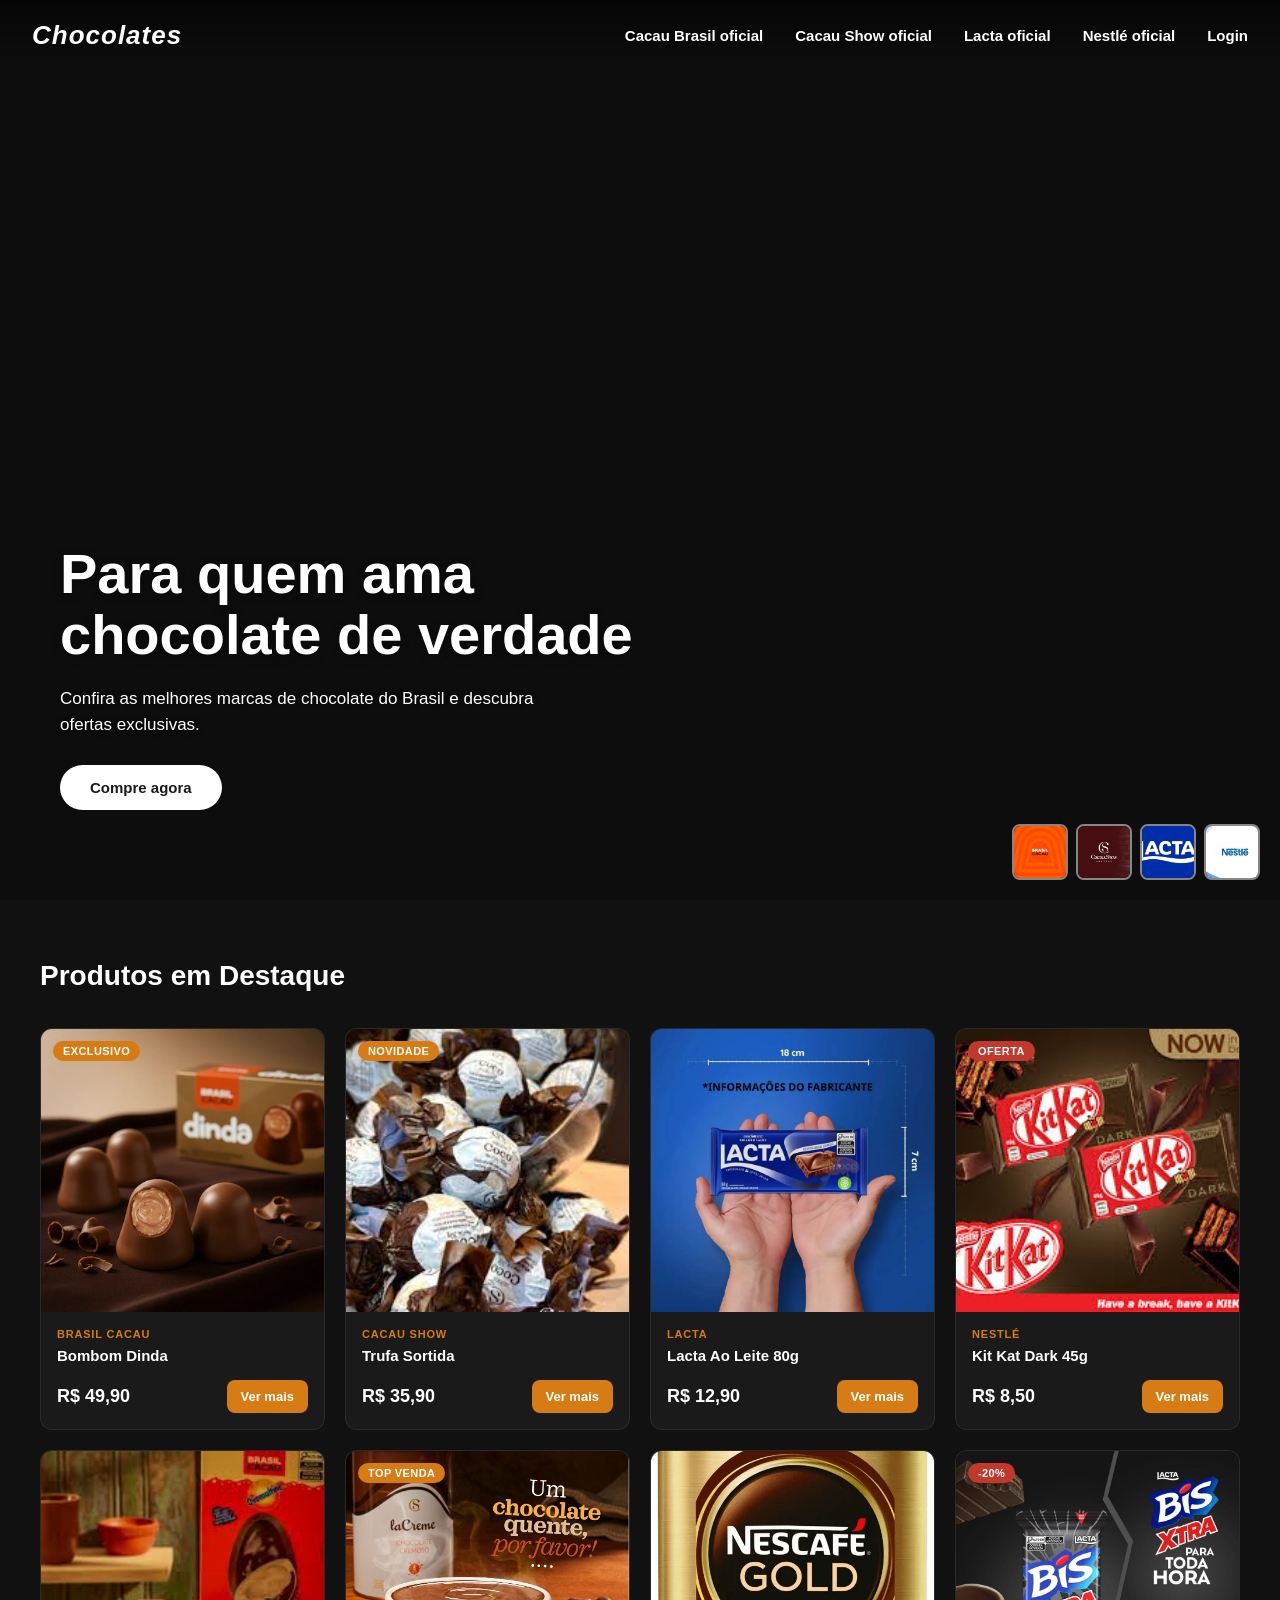
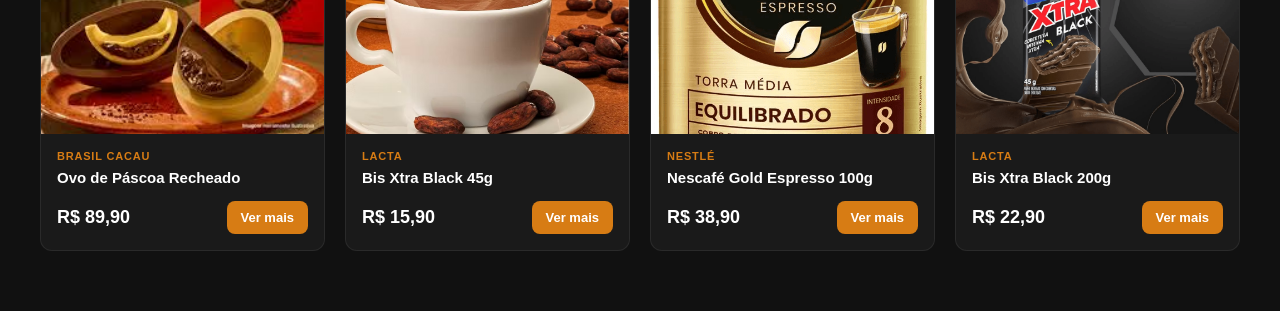
==== index.html @ c06e3b17 "primeiro commit" ====
<!DOCTYPE html>
<html lang="pt-BR">
<head>
    <meta charset="UTF-8">
    <meta name="viewport" content="width=device-width, initial-scale=1.0">
    <title>Choco</title>
    <link rel="stylesheet" href="style.css">
</head>
<body>
<div class="carrosel">
    <nav class="menu-navegacao">
        <a class="logo" href="">Chocolates</a>
        <div class="links-centro">
            <a href="https://www.brasilcacau.com.br/">Cacau Brasil oficial</a>
            <a href="https://www.cacaushow.com.br/">Cacau Show oficial</a>
            <a href="https://lacta.com.br/lacta">Lacta oficial</a>
            <a href="https://www.lojafamilynes.com.br/">Nestlé oficial</a>
            <a href="login.html">Login</a>
        </div>
    </nav>

    <div class="slides">
        <div class="slide" id="slide1">
            <a href="https://www.brasilcacau.com.br/" target="_blank"><img src="n1.jpg" alt="Brasil Cacau"></a>
            <a href="#slide4" class="carrosel-seta seta-prev">&#10094;</a>
            <a href="#slide2" class="carrosel-seta seta-next">&#10095;</a>
        </div>
        <div class="slide" id="slide2">
            <a href="https://www.cacaushow.com.br/" target="_blank"><img src="n2.jpg" alt="Cacau Show"></a>
            <a href="#slide1" class="carrosel-seta seta-prev">&#10094;</a>
            <a href="#slide3" class="carrosel-seta seta-next">&#10095;</a>
        </div>
        <div class="slide" id="slide3">
            <a href="https://lacta.com.br/lacta" target="_blank"><img src="n3.jpg" alt="Lacta"></a>
            <a href="#slide2" class="carrosel-seta seta-prev">&#10094;</a>
            <a href="#slide4" class="carrosel-seta seta-next">&#10095;</a>
        </div>
        <div class="slide" id="slide4">
            <a href="https://www.lojafamilynes.com.br/" target="_blank"><img src="n4.jpg" alt="Nestlé"></a>
            <a href="#slide3" class="carrosel-seta seta-prev">&#10094;</a>
            <a href="#slide1" class="carrosel-seta seta-next">&#10095;</a>
        </div>
    </div>

    <div class="destaque">
        <h1>Para quem ama chocolate de verdade</h1>
        <p>Confira as melhores marcas de chocolate do Brasil e descubra ofertas exclusivas.</p>
        <a href="" class="botao-cta">Compre agora</a>
    </div>

    <div class="miniaturas">
        <a href="#slide1"><img src="n1.jpg" alt="Miniatura 1"></a>
        <a href="#slide2"><img src="n2.jpg" alt="Miniatura 2"></a>
        <a href="#slide3"><img src="n3.jpg" alt="Miniatura 3"></a>
        <a href="#slide4"><img src="n4.jpg" alt="Miniatura 4"></a>
    </div>
</div>

<section class="produtos-section">
    <div class="produtos-header">
        <h2>Produtos em Destaque</h2>
    </div>

    <div class="produtos-grade">

        <div class="produto-card">
            <div class="produto-img-wrap">
                <img src="produto1.jpg" alt="Bombom Dinda Brasil Cacau">
                <span class="produto-badge">Exclusivo</span>
            </div>
            <div class="produto-info">
                <span class="produto-marca">Brasil Cacau</span>
                <h3 class="produto-nome">Bombom Dinda</h3>
                <div class="produto-rodape">
                    <span class="produto-preco">R$ 49,90</span>
                    <button onclick="window.location.href='1.html' "type="button" class="btn-carrinho">Ver mais</button>
                </div>
            </div>
        </div>

        <div class="produto-card">
            <div class="produto-img-wrap">
                <img src="produto2.jpg" alt="Trufa Cacau Show">
                <span class="produto-badge">Novidade</span>
            </div>
            <div class="produto-info">
                <span class="produto-marca">Cacau Show</span>
                <h3 class="produto-nome">Trufa Sortida</h3>
                <div class="produto-rodape">
                    <span class="produto-preco">R$ 35,90</span>
                    <button onclick="window.location.href='2.html' "type="button" class="btn-carrinho">Ver mais</button>
                </div>
            </div>
        </div>

        <div class="produto-card">
            <div class="produto-img-wrap">
                <img src="produto3.jpg" alt="Lacta Ao Leite 80g">
            </div>
            <div class="produto-info">
                <span class="produto-marca">Lacta</span>
                <h3 class="produto-nome">Lacta Ao Leite 80g</h3>
                <div class="produto-rodape">
                    <span class="produto-preco">R$ 12,90</span>
                    <button onclick="window.location.href='3.html' "type="button" class="btn-carrinho">Ver mais</button>
                </div>
            </div>
        </div>

        <div class="produto-card">
            <div class="produto-img-wrap">
                <img src="produto4.jpg" alt="Kit Kat Dark">
                <span class="produto-badge oferta">Oferta</span>
            </div>
            <div class="produto-info">
                <span class="produto-marca">Nestlé</span>
                <h3 class="produto-nome">Kit Kat Dark 45g</h3>
                <div class="produto-rodape">
                    <span class="produto-preco">R$ 8,50</span>
                    <button onclick="window.location.href='4.html' "type="button" class="btn-carrinho">Ver mais</button>
                </div>
            </div>
        </div>

        <div class="produto-card">
            <div class="produto-img-wrap">
                <img src="produto5.jpg" alt="Ovo de Páscoa Brasil Cacau">
            </div>
            <div class="produto-info">
                <span class="produto-marca">Brasil Cacau</span>
                <h3 class="produto-nome">Ovo de Páscoa Recheado</h3>
                <div class="produto-rodape">
                    <span class="produto-preco">R$ 89,90</span>
                    <button onclick="window.location.href='5.html' "type="button" class="btn-carrinho">Ver mais</button>
                </div>
            </div>
        </div>

        <div class="produto-card">
            <div class="produto-img-wrap">
                <img src="produto6.jpg" alt="Bis Xtra Black Lacta">
                <span class="produto-badge">Top Venda</span>
            </div>
            <div class="produto-info">
                <span class="produto-marca">Lacta</span>
                <h3 class="produto-nome">Bis Xtra Black 45g</h3>
                <div class="produto-rodape">
                    <span class="produto-preco">R$ 15,90</span>
                    <button onclick="window.location.href='6.html' "type="button" class="btn-carrinho">Ver mais</button>
                </div>
            </div>
        </div>

        <div class="produto-card">
            <div class="produto-img-wrap">
                <img src="produto7.jpg" alt="Nescafé Gold Espresso">
            </div>
            <div class="produto-info">
                <span class="produto-marca">Nestlé</span>
                <h3 class="produto-nome">Nescafé Gold Espresso 100g</h3>
                <div class="produto-rodape">
                    <span class="produto-preco">R$ 38,90</span>
                    <button onclick="window.location.href='7.html' "type="button" class="btn-carrinho">Ver mais</button>
                </div>
            </div>
        </div>

        <div class="produto-card">
            <div class="produto-img-wrap">
                <img src="produto8.jpg" alt="cacaushow">
                <span class="produto-badge oferta">-20%</span>
            </div>
            <div class="produto-info">
                <span class="produto-marca">Lacta</span>
                <h3 class="produto-nome">Bis Xtra Black 200g</h3>
                <div class="produto-rodape">
                    <span class="produto-preco">R$ 22,90</span>
                <button onclick="window.location.href='8.html' "type="button" class="btn-carrinho">Ver mais</button>
                </div>
            </div>
        </div>
    </div>
</section>

</div>
</body>
</html>
---- style.css ----
* {
    margin: 0;
    padding: 0;
    box-sizing: border-box;
}
body {
    min-height: 100vh;
    background: #0d0d0d;
    color: #fff;
    font-family: 'Segoe UI', Tahoma, Geneva, Verdana, sans-serif;
}
.menu-navegacao {
    position: absolute;
    top: 0;
    left: 0;
    right: 0;
    z-index: 30;
    display: flex;
    align-items: center;
    justify-content: space-between;
    padding: 20px 32px;
    background: linear-gradient(to bottom, rgba(0,0,0,0.55), rgba(0,0,0,0));
}
.menu-navegacao .logo {
    font-size: 26px;
    font-weight: 800;
    font-style: italic;
    letter-spacing: 1px;
    color: #fff;
    text-decoration: none;
}
.menu-navegacao .links-centro {
    display: flex;
    gap: 32px;
}
.menu-navegacao a {
    color: #fff;
    text-decoration: none;
    font-weight: 600;
    font-size: 15px;
    transition: color 0.2s;
}
.carrosel {
    width: 100%;
    height: 100vh;
    min-height: 600px;
    position: relative;
    overflow: hidden;
}
.slides { width: 100%; height: 100%; position: relative; }
.slide {
    position: absolute;
    inset: 0;
    opacity: 0;
    overflow: hidden;
    background-size: cover;
    background-position: center;
    animation: autoplay 16s infinite;
    transition: opacity 0.8s ease-in-out;
}
.slide::before {
    content: "";
    position: absolute;
    inset: 0;
    background: inherit;
    background-size: cover;
    background-position: center;
    filter: blur(20px) brightness(0.5);
    transform: scale(1.1);
}
.slide:nth-child(1) { animation-delay: 0s; }
.slide:nth-child(2) { animation-delay: 4s; }
.slide:nth-child(3) { animation-delay: 8s; }
.slide:nth-child(4) { animation-delay: 12s; }
@keyframes autoplay {
    0%, 100% { opacity: 0; }
    2%, 23%  { opacity: 1; }
    25%      { opacity: 0; }
}
.slide:target { opacity: 1; animation: none; z-index: 5; }
.slides:has(.slide:target) .slide { animation-play-state: paused; opacity: 0; }
.slides:has(.slide:target) .slide:target { opacity: 1; }
.slide > a:first-child {

    display: block;
    width: 100%;
    height: 100%;
    position: relative;
    z-index: 1;
}
.slide img {
    width: 100%;
    height: 100%;
    object-fit: contain;
    object-position: center;
    user-select: none;
    position: relative;
    z-index: 1;
}
.slide > a:first-child::after {
    content: "";
    position: absolute;
    inset: 0;
    background: linear-gradient(to right, rgba(0,0,0,0.55) 0%, rgba(0,0,0,0.15) 45%, transparent 70%);
    z-index: 2;
    pointer-events: none;
}
.carrosel-seta {
    position: absolute;
    top: 50%;
    transform: translateY(-50%);
    width: 44px;
    height: 44px;
    border-radius: 50%;
    background: rgba(0,0,0,0.4);
    color: #fff;
    font-size: 20px;
    display: flex;
    align-items: center;
    justify-content: center;
    text-decoration: none;
    z-index: 20;
    transition: background 0.3s, transform 0.3s;
}
.carrosel-seta:hover {
    background: rgba(0,0,0,0.7);
    transform: translateY(-50%) scale(1.1);
}
.seta-prev { left: 16px; }
.seta-next { right: 16px; }
.destaque {
    position: absolute;
    bottom: 90px;
    left: 60px;
    z-index: 15;
    max-width: 600px;
    pointer-events: none;
}
.destaque h1 {
    font-size: 56px;
    font-weight: 800;
    line-height: 1.1;
    margin-bottom: 20px;
    text-shadow: 0 2px 10px rgba(0,0,0,0.4);
}
.destaque p {
    font-size: 17px;
    line-height: 1.5;
    margin-bottom: 28px;
    max-width: 480px;
    text-shadow: 0 1px 6px rgba(0,0,0,0.4);
}
.botao-cta {
    pointer-events: auto;
    display: inline-block;
    background: #fff;
    color: #1a1a1a;
    font-weight: 700;
    font-size: 15px;
    padding: 14px 30px;
    border-radius: 30px;
    text-decoration: none;
    transition: background 0.2s, color 0.2s;
}
.botao-cta:hover { background: #d77c14; color: #fff; }
.miniaturas {
    position: absolute;
    bottom: 20px;
    right: 20px;
    z-index: 15;
    display: flex;
    gap: 8px;
}
.miniaturas a {
    width: 56px;
    height: 56px;
    border-radius: 8px;
    overflow: hidden;
    display: block;
    border: 2px solid rgba(255,255,255,0.5);
    transition: border-color 0.2s, transform 0.2s;
}
.miniaturas a:hover { border-color: #fff; transform: translateY(-2px); }
.miniaturas img { width: 100%; height: 100%; object-fit: cover; }
.produtos-section {
    background: #111;
    padding: 60px 40px;
}
.produtos-header {
    display: flex;
    align-items: center;
    justify-content: space-between;
    margin-bottom: 36px;
}
.produtos-header h2 {
    font-size: 28px;
    font-weight: 700;
    color: #fff;
}
.produtos-grade {
    display: grid;
    grid-template-columns: repeat(4, 1fr);
    gap: 20px;
}
.produto-card {
    background: #1a1a1a;
    border-radius: 12px;
    overflow: hidden;
    border: 1px solid rgba(255,255,255,0.07);
    transition: transform 0.25s, border-color 0.25s, box-shadow 0.25s;
}
.produto-card:hover {
    transform: translateY(-4px);
    border-color: rgba(215,124,20,0.4);
    box-shadow: 0 12px 32px rgba(0,0,0,0.4);
}
.produto-img-wrap {
    position: relative;
    width: 100%;
    aspect-ratio: 1;
    background: #222;
    overflow: hidden;
}
.produto-img-wrap img {
    width: 100%;
    height: 100%;
    object-fit: cover;
    display: block;
    transition: transform 0.35s ease;
}
.produto-card:hover .produto-img-wrap img { transform: scale(1.05); }
.produto-badge {
    position: absolute;
    top: 12px;
    left: 12px;
    background: #d77c14;
    color: #fff;
    font-size: 11px;
    font-weight: 700;
    padding: 4px 10px;
    border-radius: 20px;
    text-transform: uppercase;
    letter-spacing: 0.4px;
}
.produto-badge.oferta { background: #c0392b; }
.produto-info {
    padding: 16px;
    display: flex;
    flex-direction: column;
    gap: 6px;
}
.produto-marca {
    font-size: 11px;
    font-weight: 600;
    color: #d77c14;
    text-transform: uppercase;
    letter-spacing: 0.8px;
}
.produto-nome {
    font-size: 15px;
    font-weight: 600;
    color: #fff;
    line-height: 1.3;
}
.produto-rodape {
    display: flex;
    align-items: center;
    justify-content: space-between;
    margin-top: 8px;
}
.produto-preco {
    font-size: 18px;
    font-weight: 800;
    color: #fff;
}
.btn-carrinho {
    background: #d77c14;
    color: #fff;
    border: none;
    padding: 9px 14px;
    border-radius: 8px;
    font-size: 13px;
    font-weight: 700;
    cursor: pointer;
    font-family: inherit;
    transition: background 0.2s;
}
.btn-carrinho:hover { background: #b8660f; }
@media (max-width: 1024px) {
    .carrosel { height: 70vh; min-height: 450px; }
    .destaque h1 { font-size: 40px; }
    .produtos-grade { grid-template-columns: repeat(3, 1fr); }
}
@media (max-width: 768px) {
    .carrosel { height: 60vh; min-height: 320px; }
    .carrosel-seta { width: 34px; height: 34px; font-size: 16px; }
    .seta-prev { left: 8px; }
    .seta-next { right: 8px; }
    .menu-navegacao { flex-direction: column; align-items: flex-start; gap: 14px; padding: 16px; }
    .menu-navegacao .links-centro { flex-wrap: wrap; gap: 14px; }
    .destaque { left: 20px; right: 20px; bottom: 60px; max-width: none; }
    .destaque h1 { font-size: 28px; }
    .miniaturas { display: none; }
    .produtos-section { padding: 40px 20px; }
    .produtos-grade { grid-template-columns: repeat(2, 1fr); }
    .produtos-header { flex-direction: column; align-items: flex-start; }
}
@media (max-width: 480px) {
    .carrosel { height: 50vh; min-height: 220px; }
    .carrosel-seta { width: 28px; height: 28px; font-size: 14px; }
    .produtos-grade { grid-template-columns: 1fr; }
}
.lowidth{
    height: 100vh;
    min-height: 600px;
    position: relative;
    overflow: hidden;
}
.login-conteiner{
    max-width: 700px;
    background: #ffffff;
    margin: 0px auto;
    padding: 20px 30px;
    border-radius: 10px;
    box-shadow: 0 5px 15px rgba(0,0,0,0.2);
    border-style: solid;
    border-width: 4px;
    border-color: chocolate;
}
label {
    display: block;
    margin-top: 15px;
    font-weight: bold;
    color: #0f0f0fdd;
}

input, select, textarea {
    width: 100%;
    padding: 10px;
    margin-top: 5px;
    border-radius: 5px;
    border: 1px solid #000000;
    font-size: 14px;
    box-sizing: border-box;
    transition: border 0.3s;
}

input:focus, select:focus, textarea:focus {
    border-color: chocolate;
    outline: none;
}

textarea {
    resize: none;
}
.h1-login{
    font-family: Arial, Helvetica, sans-serif;
    color: chocolate;
    align-items: center;
}
.bnt {
    width: 100%;
    margin-top: 20px;
    padding: 12px;
    background: chocolate;
    border: none;
    color: #ffffff;
    font-size: 16px;
    font-weight: bold;
    border-radius: 5px;
    cursor: pointer;
    transition: background 0.3s;
}

.bnt:hover {
    background:rgb(199, 93, 18);
    color: rgb(255, 255, 255);
}
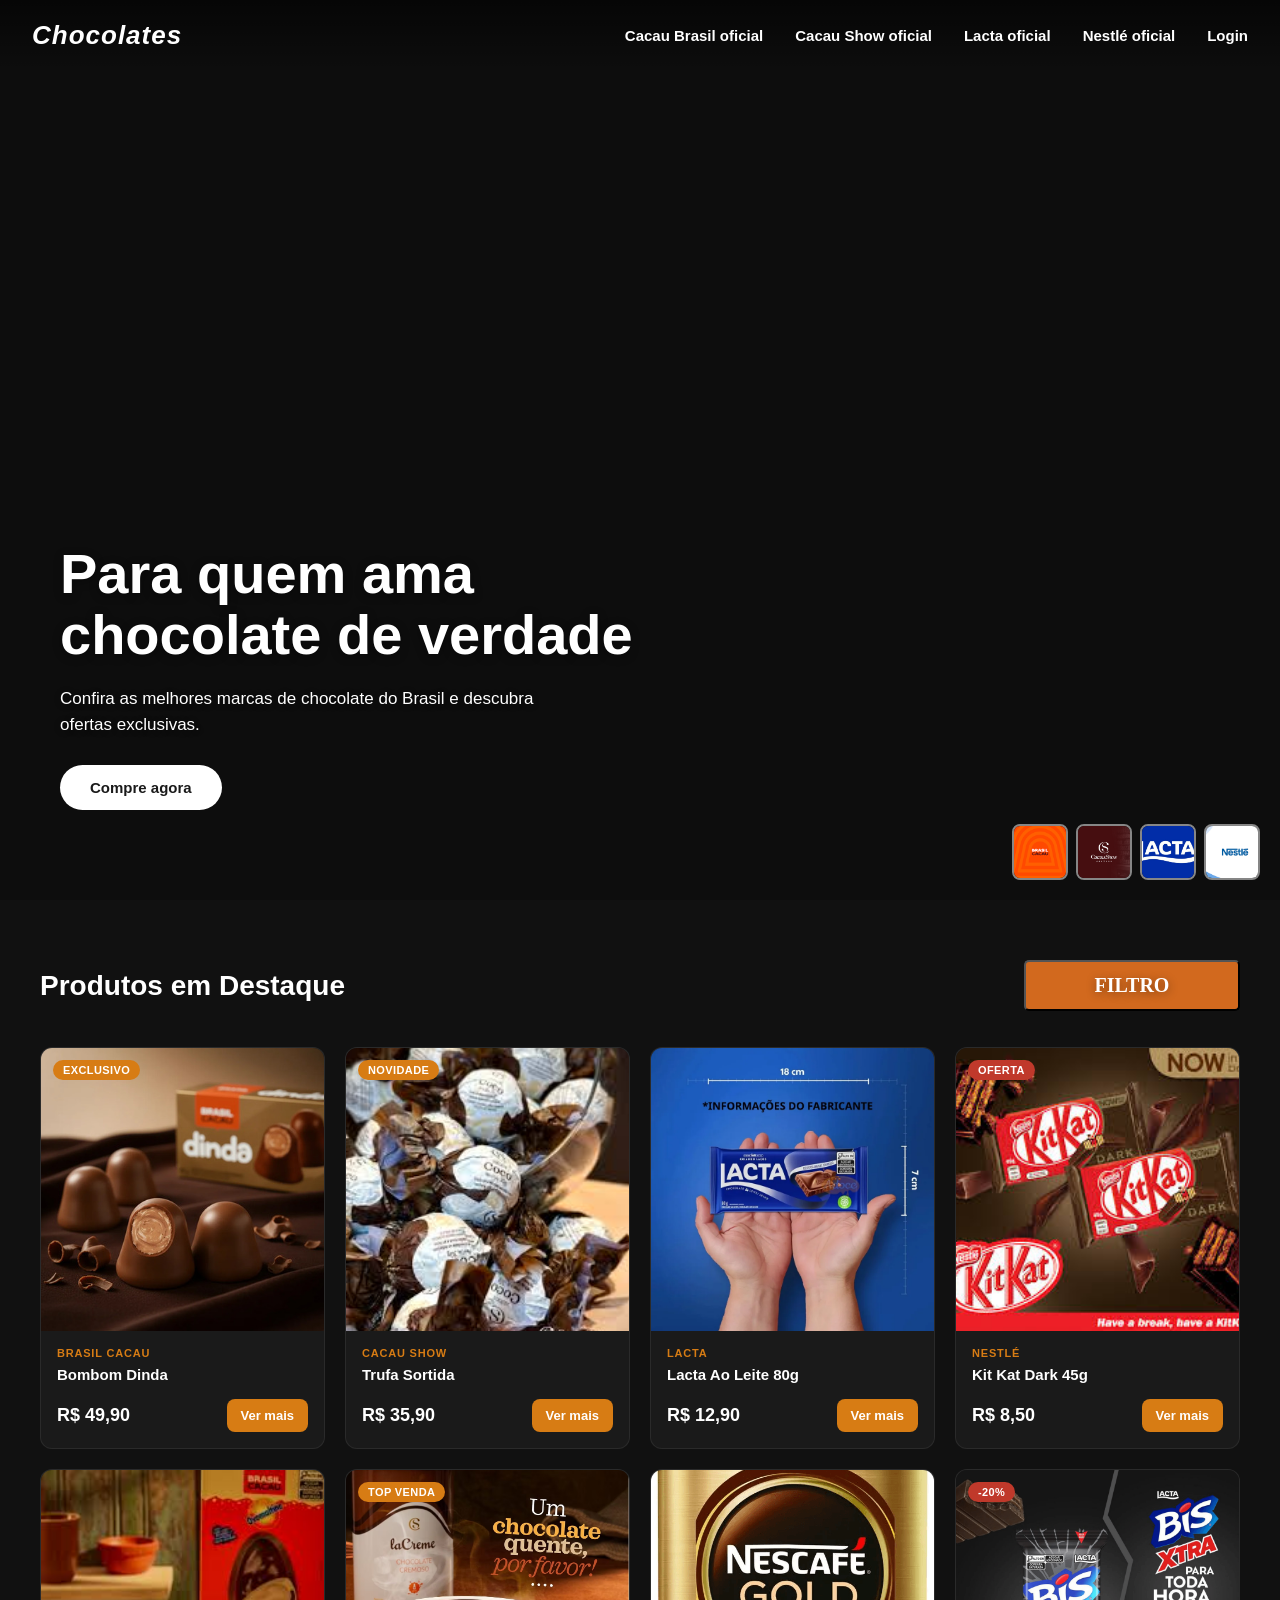
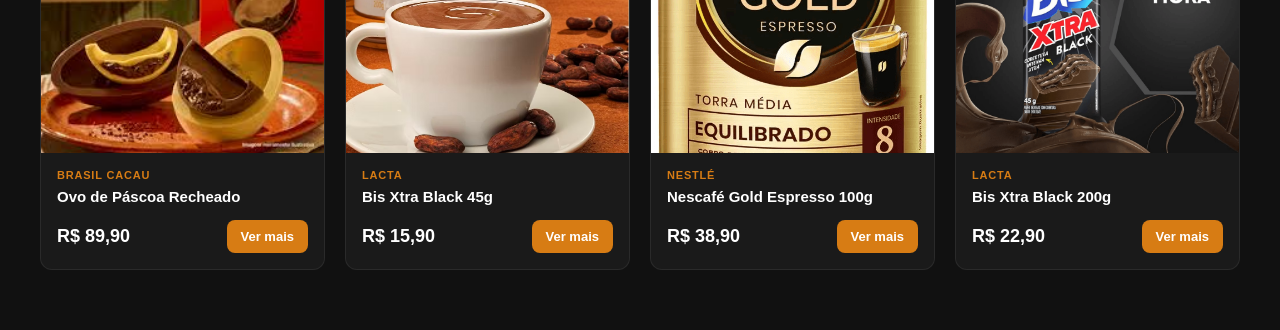
==== commit 7b761e7d: "bnt de filtro add" ====
--- a/index.html
+++ b/index.html
@@ -58,7 +58,13 @@
 
 <section class="produtos-section">
     <div class="produtos-header">
-        <h2>Produtos em Destaque</h2>
+        <h2>Produtos em Destaque</h2> 
+        <button id="filtro" type="button" class="btn-filtro">FILTRO</button>
+        <select id="select-filtro" style="opacity: 0; pointer-events: none; position: absolute;">
+        <option value="opcao1">Opção 1</option>
+        <option value="opcao2">Opção 2</option>
+        <option value="opcao3">Opção 3</option>
+</select>
     </div>
 
     <div class="produtos-grade">
@@ -183,5 +189,6 @@
 </section>
 
 </div>
+<script src="principal.js"></script>
 </body>
 </html>
--- a/style.css
+++ b/style.css
@@ -375,4 +375,15 @@
 .bnt:hover {
     background:rgb(199, 93, 18);
     color: rgb(255, 255, 255);
+}
+.btn-filtro{
+    background: chocolate;
+    color: #fff;
+    border-radius: 5px;
+    width: 18%;
+    padding: 12px;
+    font-family:'Times New Roman', Times, serif;
+    font-size: 20px;
+    text-shadow: 0 2px 10px rgba(0,0,0,0.4);
+    font-weight:900;
 }
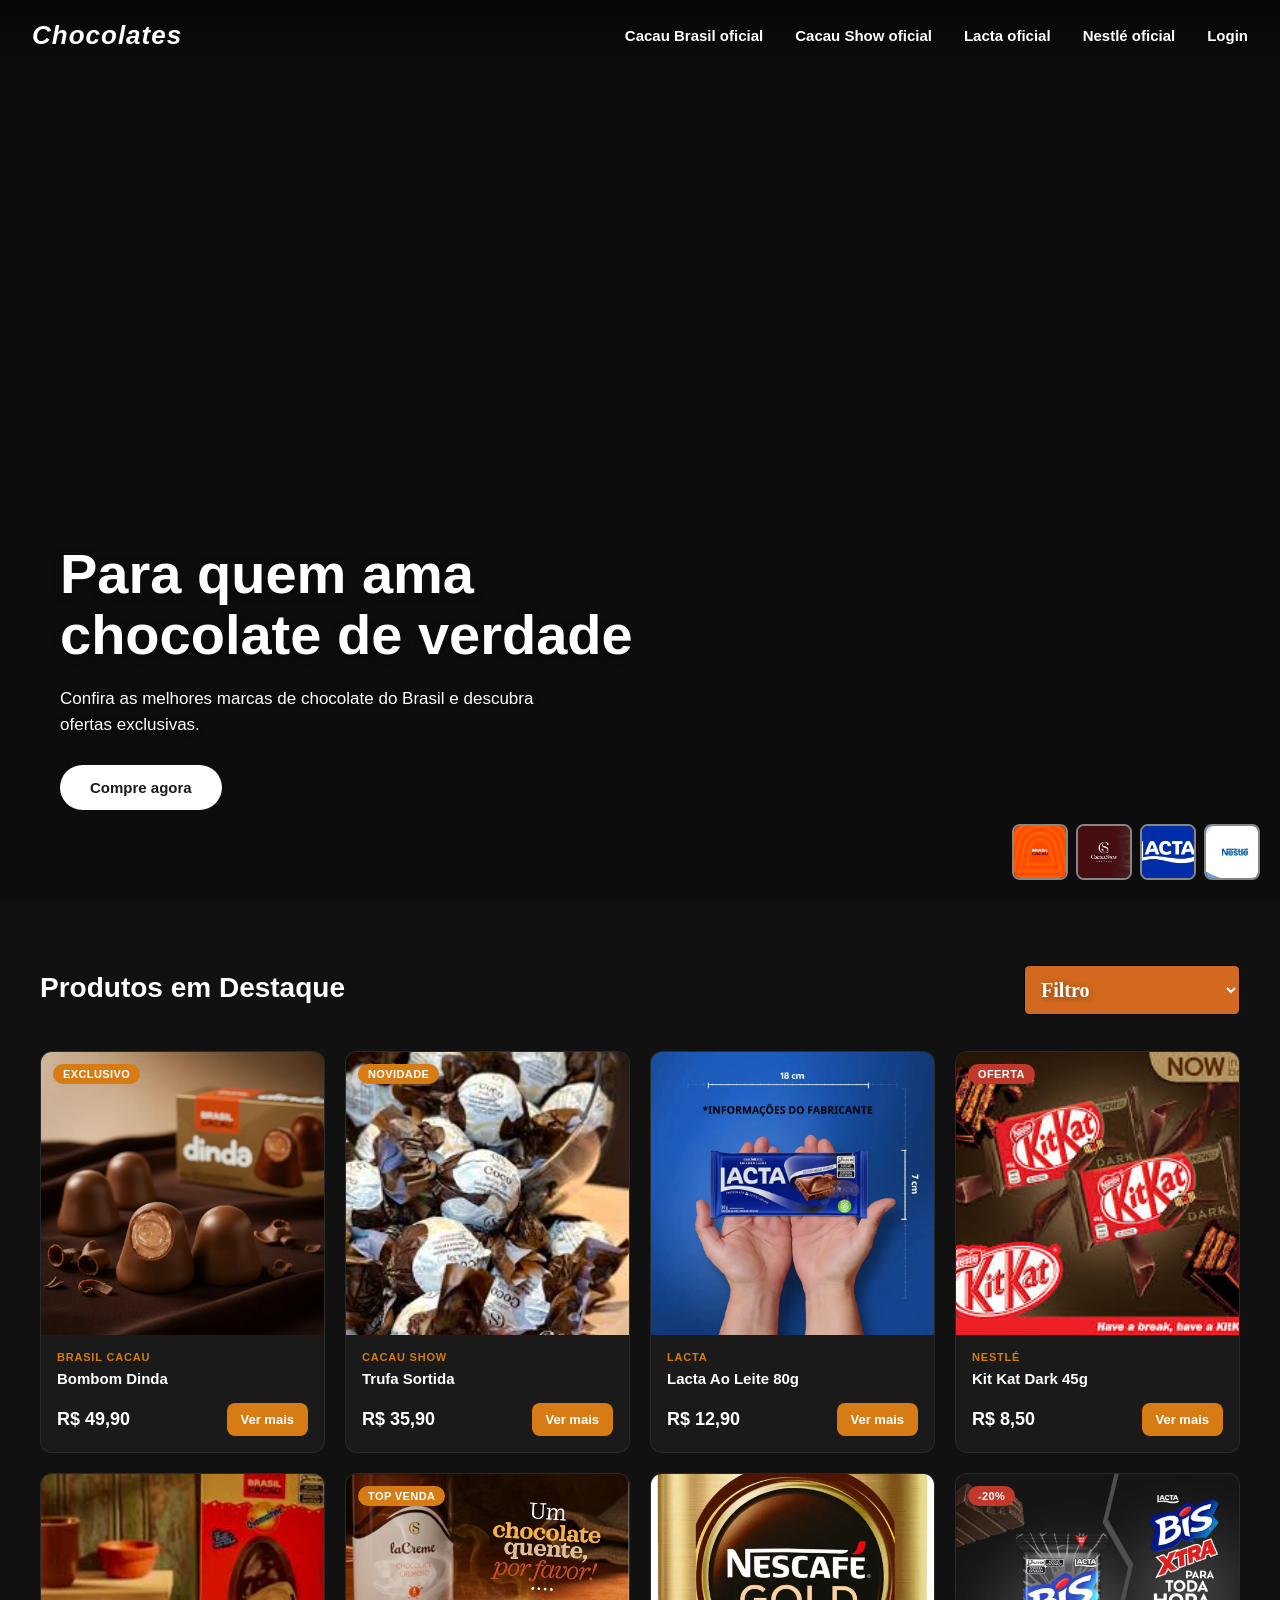
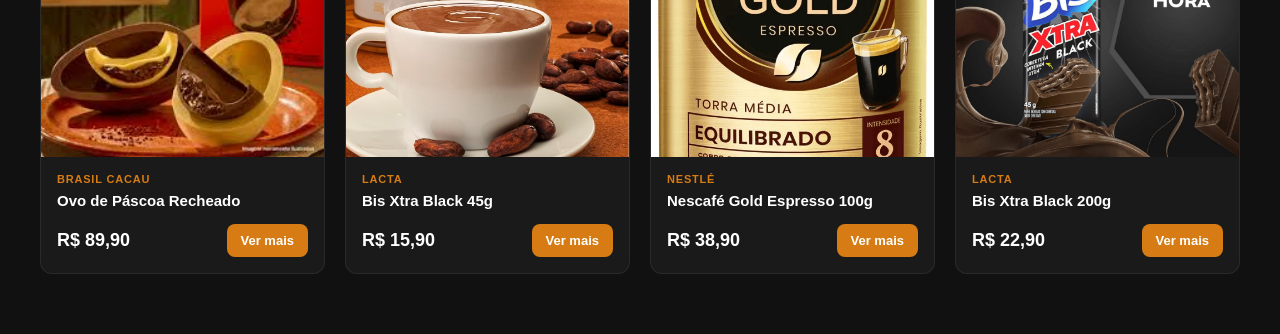
==== commit c79bf315: "delet dos produtos adicionado" ====
--- a/index.html
+++ b/index.html
@@ -59,8 +59,8 @@
 <section class="produtos-section">
     <div class="produtos-header">
         <h2>Produtos em Destaque</h2> 
-        <button id="filtro" type="button" class="btn-filtro">FILTRO</button>
-        <select id="select-filtro" style="opacity: 0; pointer-events: none; position: absolute;">
+        <select id="select-filtro" class="btn-filtro">
+        <option>Filtro</option>
         <option value="opcao1">Opção 1</option>
         <option value="opcao2">Opção 2</option>
         <option value="opcao3">Opção 3</option>
--- a/style.css
+++ b/style.css
@@ -386,4 +386,16 @@
     font-size: 20px;
     text-shadow: 0 2px 10px rgba(0,0,0,0.4);
     font-weight:900;
-}+}
+.btn-filtro1{
+    background: chocolate;
+    color: #fff;
+    border-radius: 5px;
+    width: 18%;
+    padding: 12px;
+    font-family:'Times New Roman', Times, serif;
+    font-size: 20px;
+    text-shadow: 0 2px 10px rgba(0,0,0,0.4);
+    font-weight:900;
+    
+}
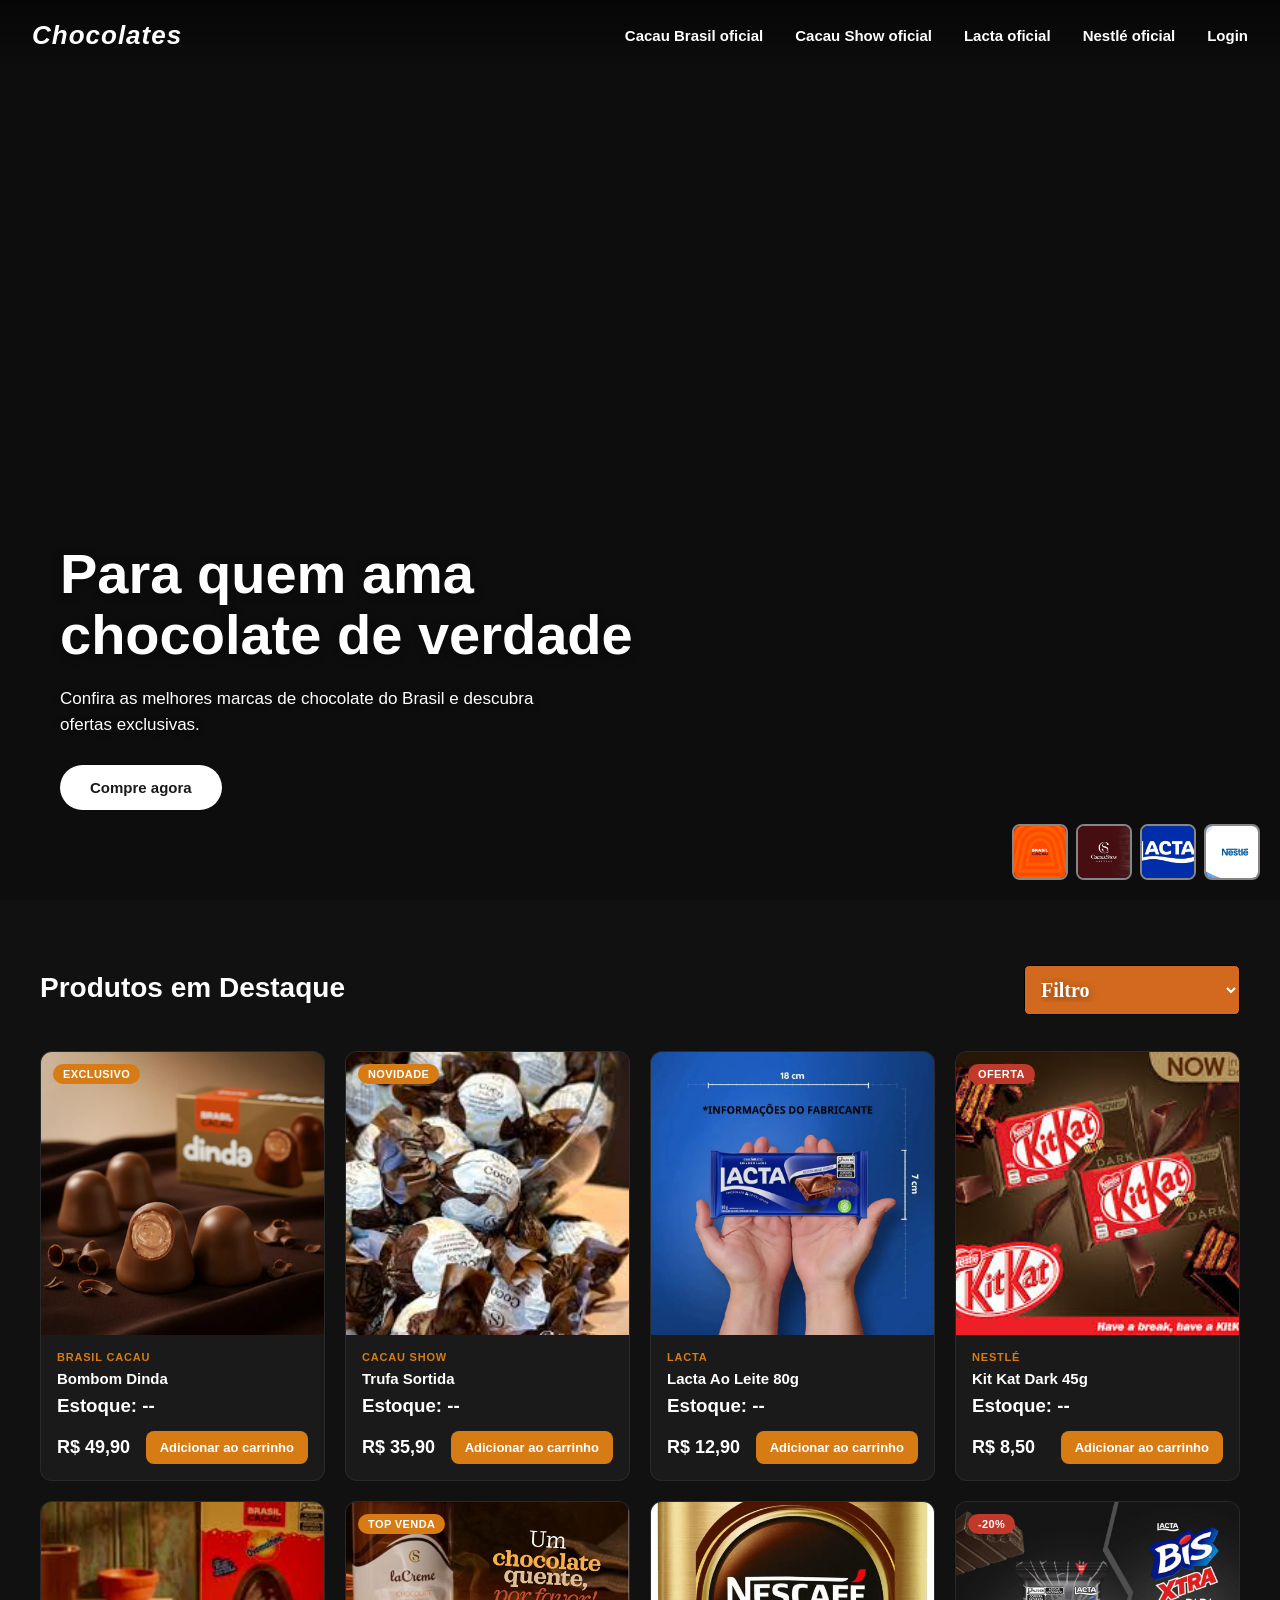
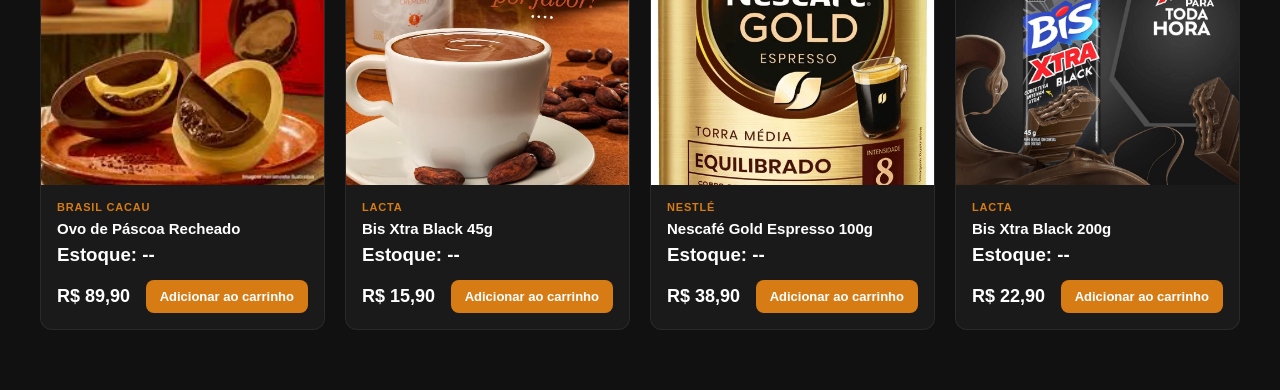
==== commit fc398337: "id e classes adicionadas" ====
--- a/index.html
+++ b/index.html
@@ -69,123 +69,147 @@
 
     <div class="produtos-grade">
 
-        <div class="produto-card">
-            <div class="produto-img-wrap">
-                <img src="produto1.jpg" alt="Bombom Dinda Brasil Cacau">
+        <div classe="brasil-cacau">
+        <div class="produto-card">
+            <div class="produto-img-wrap">
+                <a href='1.html'><img src="produto1.jpg" alt="Bombom Dinda Brasil Cacau"></a>
                 <span class="produto-badge">Exclusivo</span>
             </div>
             <div class="produto-info">
                 <span class="produto-marca">Brasil Cacau</span>
                 <h3 class="produto-nome">Bombom Dinda</h3>
+                <h3 id="estoque-1">Estoque: --</h3>
                 <div class="produto-rodape">
                     <span class="produto-preco">R$ 49,90</span>
-                    <button onclick="window.location.href='1.html' "type="button" class="btn-carrinho">Ver mais</button>
-                </div>
-            </div>
-        </div>
-
-        <div class="produto-card">
-            <div class="produto-img-wrap">
-                <img src="produto2.jpg" alt="Trufa Cacau Show">
+                    <button id="bnt-1" type="button" class="btn-carrinho">Adicionar ao carrinho</button>
+                </div>
+            </div>
+        </div>
+        </div>
+
+        <div class="cacau-show">
+        <div class="produto-card">
+            <div class="produto-img-wrap">
+                <a href='2.html'><img src="produto2.jpg" alt="Trufa Cacau Show"></a>
                 <span class="produto-badge">Novidade</span>
             </div>
             <div class="produto-info">
                 <span class="produto-marca">Cacau Show</span>
                 <h3 class="produto-nome">Trufa Sortida</h3>
+                <h3 id="estoque-2">Estoque: --</h3>
                 <div class="produto-rodape">
                     <span class="produto-preco">R$ 35,90</span>
-                    <button onclick="window.location.href='2.html' "type="button" class="btn-carrinho">Ver mais</button>
-                </div>
-            </div>
-        </div>
-
-        <div class="produto-card">
-            <div class="produto-img-wrap">
-                <img src="produto3.jpg" alt="Lacta Ao Leite 80g">
+                    <button id="bnt-2" type="button" class="btn-carrinho">Adicionar ao carrinho</button>
+                </div>
+            </div>
+        </div>
+        </div>
+
+        <div classe="lacta">
+        <div class="produto-card">
+            <div class="produto-img-wrap">
+                <a href='3.html'><img src="produto3.jpg" alt="Lacta Ao Leite 80g"></a>
             </div>
             <div class="produto-info">
                 <span class="produto-marca">Lacta</span>
                 <h3 class="produto-nome">Lacta Ao Leite 80g</h3>
+                <h3 id="estoque-3">Estoque: --</h3>
                 <div class="produto-rodape">
                     <span class="produto-preco">R$ 12,90</span>
-                    <button onclick="window.location.href='3.html' "type="button" class="btn-carrinho">Ver mais</button>
-                </div>
-            </div>
-        </div>
-
-        <div class="produto-card">
-            <div class="produto-img-wrap">
-                <img src="produto4.jpg" alt="Kit Kat Dark">
+                    <button id="bnt-3" type="button" class="btn-carrinho">Adicionar ao carrinho</button>
+                </div>
+            </div>
+        </div>
+        </div>
+
+        <div classe="nestle">
+        <div class="produto-card">
+            <div class="produto-img-wrap">
+                <a href='4.html'><img src="produto4.jpg" alt="Kit Kat Dark"></a>
                 <span class="produto-badge oferta">Oferta</span>
             </div>
             <div class="produto-info">
                 <span class="produto-marca">Nestlé</span>
                 <h3 class="produto-nome">Kit Kat Dark 45g</h3>
+                <h3 id="estoque-4">Estoque: --</h3>
                 <div class="produto-rodape">
                     <span class="produto-preco">R$ 8,50</span>
-                    <button onclick="window.location.href='4.html' "type="button" class="btn-carrinho">Ver mais</button>
-                </div>
-            </div>
-        </div>
-
-        <div class="produto-card">
-            <div class="produto-img-wrap">
-                <img src="produto5.jpg" alt="Ovo de Páscoa Brasil Cacau">
+                    <button id="bnt-4" type="button" class="btn-carrinho">Adicionar ao carrinho</button>
+                </div>
+            </div>
+        </div>
+        </div>
+
+        <div classe="brasil-cacau">
+        <div class="produto-card">
+            <div class="produto-img-wrap">
+                <a href='5.html'> <img src="produto5.jpg" alt="Ovo de Páscoa Brasil Cacau"></a>
             </div>
             <div class="produto-info">
                 <span class="produto-marca">Brasil Cacau</span>
                 <h3 class="produto-nome">Ovo de Páscoa Recheado</h3>
+                <h3 id="estoque-5">Estoque: --</h3>
                 <div class="produto-rodape">
                     <span class="produto-preco">R$ 89,90</span>
-                    <button onclick="window.location.href='5.html' "type="button" class="btn-carrinho">Ver mais</button>
-                </div>
-            </div>
-        </div>
-
-        <div class="produto-card">
-            <div class="produto-img-wrap">
-                <img src="produto6.jpg" alt="Bis Xtra Black Lacta">
+                    <button id="bnt-5" type="button" class="btn-carrinho">Adicionar ao carrinho</button>
+                </div>
+            </div>
+        </div>
+        </div>
+
+        <div classe="lacta">
+        <div class="produto-card">
+            <div class="produto-img-wrap">
+                <a href='6.html'><img src="produto6.jpg" alt="Bis Xtra Black Lacta"></a>
                 <span class="produto-badge">Top Venda</span>
             </div>
             <div class="produto-info">
                 <span class="produto-marca">Lacta</span>
                 <h3 class="produto-nome">Bis Xtra Black 45g</h3>
+                <h3 id="estoque-6">Estoque: --</h3>
                 <div class="produto-rodape">
                     <span class="produto-preco">R$ 15,90</span>
-                    <button onclick="window.location.href='6.html' "type="button" class="btn-carrinho">Ver mais</button>
-                </div>
-            </div>
-        </div>
-
-        <div class="produto-card">
-            <div class="produto-img-wrap">
-                <img src="produto7.jpg" alt="Nescafé Gold Espresso">
+                    <button id="bnt-6" type="button" class="btn-carrinho">Adicionar ao carrinho</button>
+                </div>
+            </div>
+        </div>
+        </div>
+
+        <div classe="nestle">
+        <div class="produto-card">
+            <div class="produto-img-wrap">
+            <a href='7.html'><img src="produto7.jpg" alt="Nescafé Gold Espresso"></a>
             </div>
             <div class="produto-info">
                 <span class="produto-marca">Nestlé</span>
                 <h3 class="produto-nome">Nescafé Gold Espresso 100g</h3>
+                <h3 id="estoque-7">Estoque: --</h3>
                 <div class="produto-rodape">
                     <span class="produto-preco">R$ 38,90</span>
-                    <button onclick="window.location.href='7.html' "type="button" class="btn-carrinho">Ver mais</button>
-                </div>
-            </div>
-        </div>
-
-        <div class="produto-card">
-            <div class="produto-img-wrap">
-                <img src="produto8.jpg" alt="cacaushow">
+                    <button id="bnt-7" type="button" class="btn-carrinho">Adicionar ao carrinho</button>
+                </div>
+            </div>
+        </div>
+        </div>
+
+        <div classe="cacau-show">
+        <div class="produto-card">
+            <div class="produto-img-wrap">
+            <a href='8.html'><img src="produto8.jpg" alt="cacaushow"></a>
                 <span class="produto-badge oferta">-20%</span>
             </div>
             <div class="produto-info">
                 <span class="produto-marca">Lacta</span>
                 <h3 class="produto-nome">Bis Xtra Black 200g</h3>
+                <h3 id="estoque-8">Estoque: --</h3>
                 <div class="produto-rodape">
                     <span class="produto-preco">R$ 22,90</span>
-                <button onclick="window.location.href='8.html' "type="button" class="btn-carrinho">Ver mais</button>
-                </div>
-            </div>
-        </div>
-    </div>
+                <button id="bnt-8" type="button" class="btn-carrinho">Adicionar ao carrinho</button>
+                </div>
+            </div>
+        </div>
+    </div>
+        </div>
 </section>
 
 </div>
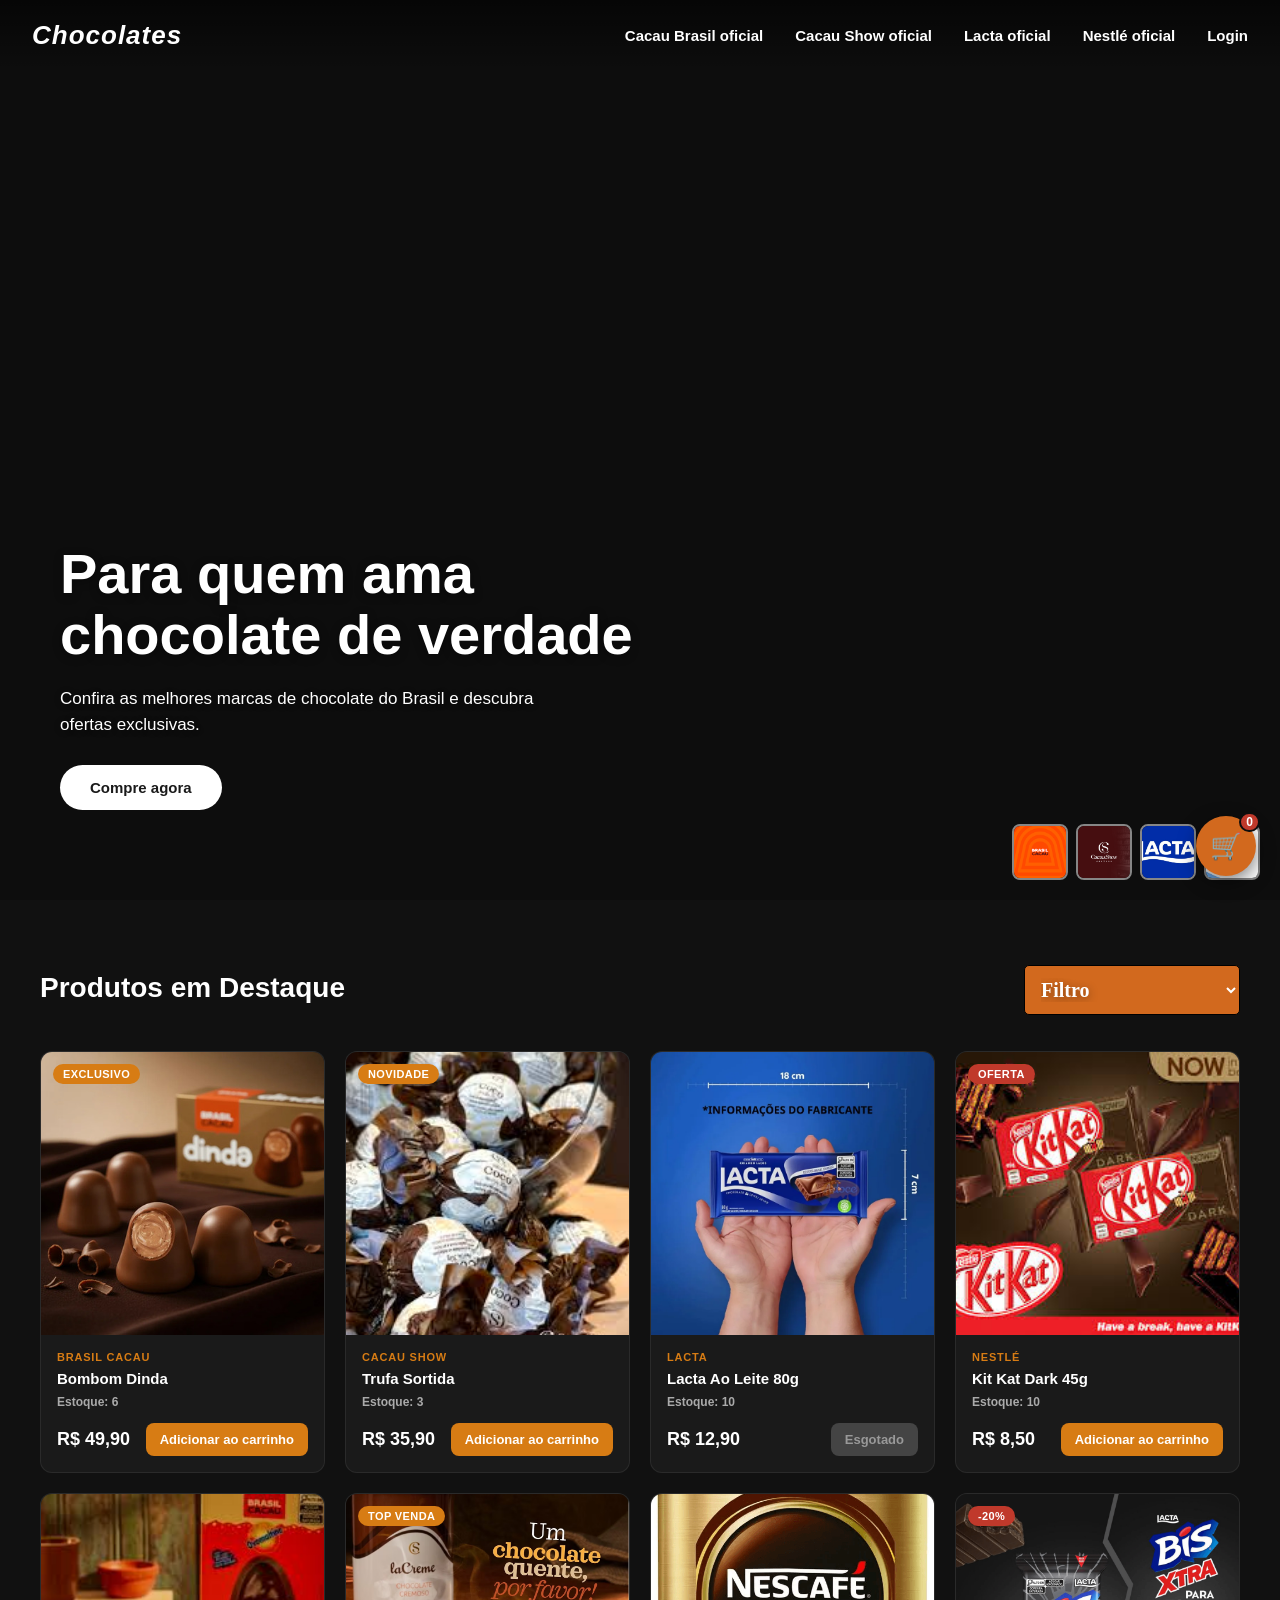
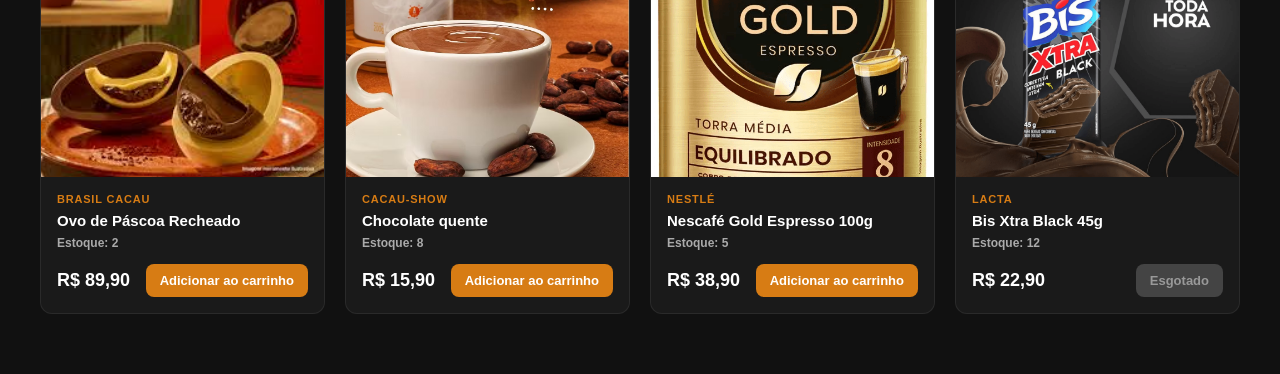
==== commit 58fee9aa: "projeto finalizado" ====
--- a/index.html
+++ b/index.html
@@ -61,16 +61,17 @@
         <h2>Produtos em Destaque</h2> 
         <select id="select-filtro" class="btn-filtro">
         <option>Filtro</option>
-        <option value="opcao1">Opção 1</option>
-        <option value="opcao2">Opção 2</option>
-        <option value="opcao3">Opção 3</option>
+        <option value="opcao1">nestle</option>
+        <option value="opcao2">cacau show</option>
+        <option value="opcao3">lacta</option>
+        <option value="opcao4">brasil cacau</option>
 </select>
     </div>
 
     <div class="produtos-grade">
 
-        <div classe="brasil-cacau">
-        <div class="produto-card">
+        <div class="brasil-cacau">
+        <div class="produto-card" data-estoque="6">
             <div class="produto-img-wrap">
                 <a href='1.html'><img src="produto1.jpg" alt="Bombom Dinda Brasil Cacau"></a>
                 <span class="produto-badge">Exclusivo</span>
@@ -78,7 +79,7 @@
             <div class="produto-info">
                 <span class="produto-marca">Brasil Cacau</span>
                 <h3 class="produto-nome">Bombom Dinda</h3>
-                <h3 id="estoque-1">Estoque: --</h3>
+                <h3 id="estoque-1">Estoque: 6</h3>
                 <div class="produto-rodape">
                     <span class="produto-preco">R$ 49,90</span>
                     <button id="bnt-1" type="button" class="btn-carrinho">Adicionar ao carrinho</button>
@@ -88,7 +89,7 @@
         </div>
 
         <div class="cacau-show">
-        <div class="produto-card">
+        <div class="produto-card" data-estoque="3">
             <div class="produto-img-wrap">
                 <a href='2.html'><img src="produto2.jpg" alt="Trufa Cacau Show"></a>
                 <span class="produto-badge">Novidade</span>
@@ -96,7 +97,7 @@
             <div class="produto-info">
                 <span class="produto-marca">Cacau Show</span>
                 <h3 class="produto-nome">Trufa Sortida</h3>
-                <h3 id="estoque-2">Estoque: --</h3>
+                <h3 id="estoque-2">Estoque: 3</h3>
                 <div class="produto-rodape">
                     <span class="produto-preco">R$ 35,90</span>
                     <button id="bnt-2" type="button" class="btn-carrinho">Adicionar ao carrinho</button>
@@ -105,15 +106,15 @@
         </div>
         </div>
 
-        <div classe="lacta">
-        <div class="produto-card">
+        <div class="lacta">
+        <div class="produto-card" data-estoque="0">
             <div class="produto-img-wrap">
                 <a href='3.html'><img src="produto3.jpg" alt="Lacta Ao Leite 80g"></a>
             </div>
             <div class="produto-info">
                 <span class="produto-marca">Lacta</span>
                 <h3 class="produto-nome">Lacta Ao Leite 80g</h3>
-                <h3 id="estoque-3">Estoque: --</h3>
+                <h3 id="estoque-3">Estoque: 10</h3>
                 <div class="produto-rodape">
                     <span class="produto-preco">R$ 12,90</span>
                     <button id="bnt-3" type="button" class="btn-carrinho">Adicionar ao carrinho</button>
@@ -122,8 +123,8 @@
         </div>
         </div>
 
-        <div classe="nestle">
-        <div class="produto-card">
+        <div class="nestle">
+        <div class="produto-card" data-estoque="10">
             <div class="produto-img-wrap">
                 <a href='4.html'><img src="produto4.jpg" alt="Kit Kat Dark"></a>
                 <span class="produto-badge oferta">Oferta</span>
@@ -131,7 +132,7 @@
             <div class="produto-info">
                 <span class="produto-marca">Nestlé</span>
                 <h3 class="produto-nome">Kit Kat Dark 45g</h3>
-                <h3 id="estoque-4">Estoque: --</h3>
+                <h3 id="estoque-4">Estoque: 10</h3>
                 <div class="produto-rodape">
                     <span class="produto-preco">R$ 8,50</span>
                     <button id="bnt-4" type="button" class="btn-carrinho">Adicionar ao carrinho</button>
@@ -140,15 +141,15 @@
         </div>
         </div>
 
-        <div classe="brasil-cacau">
-        <div class="produto-card">
+        <div class="brasil-cacau">
+        <div class="produto-card" data-estoque="2">
             <div class="produto-img-wrap">
                 <a href='5.html'> <img src="produto5.jpg" alt="Ovo de Páscoa Brasil Cacau"></a>
             </div>
             <div class="produto-info">
                 <span class="produto-marca">Brasil Cacau</span>
                 <h3 class="produto-nome">Ovo de Páscoa Recheado</h3>
-                <h3 id="estoque-5">Estoque: --</h3>
+                <h3 id="estoque-5">Estoque: 2</h3>
                 <div class="produto-rodape">
                     <span class="produto-preco">R$ 89,90</span>
                     <button id="bnt-5" type="button" class="btn-carrinho">Adicionar ao carrinho</button>
@@ -157,51 +158,51 @@
         </div>
         </div>
 
-        <div classe="lacta">
-        <div class="produto-card">
+        <div class="lacta">
+        <div class="produto-card" data-estoque="8">
             <div class="produto-img-wrap">
                 <a href='6.html'><img src="produto6.jpg" alt="Bis Xtra Black Lacta"></a>
                 <span class="produto-badge">Top Venda</span>
             </div>
             <div class="produto-info">
+                <span class="produto-marca">cacau-show</span>
+                <h3 class="produto-nome">Chocolate quente</h3>
+                <h3 id="estoque-6">Estoque: 8</h3>
+                <div class="produto-rodape">
+                    <span class="produto-preco">R$ 15,90</span>
+                    <button id="bnt-6" type="button" class="btn-carrinho">Adicionar ao carrinho</button>
+                </div>
+            </div>
+        </div>
+        </div>
+
+        <div class="nestle">
+        <div class="produto-card" data-estoque="5">
+            <div class="produto-img-wrap">
+            <a href='7.html'><img src="produto7.jpg" alt="Nescafé Gold Espresso"></a>
+            </div>
+            <div class="produto-info">
+                <span class="produto-marca">Nestlé</span>
+                <h3 class="produto-nome">Nescafé Gold Espresso 100g</h3>
+                <h3 id="estoque-7">Estoque: 5</h3>
+                <div class="produto-rodape">
+                    <span class="produto-preco">R$ 38,90</span>
+                    <button id="bnt-7" type="button" class="btn-carrinho">Adicionar ao carrinho</button>
+                </div>
+            </div>
+        </div>
+        </div>
+
+        <div class="lacta">
+        <div class="produto-card" data-estoque="0">
+            <div class="produto-img-wrap">
+            <a href='8.html'><img src="produto8.jpg" alt="cacaushow"></a>
+                <span class="produto-badge oferta">-20%</span>
+            </div>
+            <div class="produto-info">
                 <span class="produto-marca">Lacta</span>
                 <h3 class="produto-nome">Bis Xtra Black 45g</h3>
-                <h3 id="estoque-6">Estoque: --</h3>
-                <div class="produto-rodape">
-                    <span class="produto-preco">R$ 15,90</span>
-                    <button id="bnt-6" type="button" class="btn-carrinho">Adicionar ao carrinho</button>
-                </div>
-            </div>
-        </div>
-        </div>
-
-        <div classe="nestle">
-        <div class="produto-card">
-            <div class="produto-img-wrap">
-            <a href='7.html'><img src="produto7.jpg" alt="Nescafé Gold Espresso"></a>
-            </div>
-            <div class="produto-info">
-                <span class="produto-marca">Nestlé</span>
-                <h3 class="produto-nome">Nescafé Gold Espresso 100g</h3>
-                <h3 id="estoque-7">Estoque: --</h3>
-                <div class="produto-rodape">
-                    <span class="produto-preco">R$ 38,90</span>
-                    <button id="bnt-7" type="button" class="btn-carrinho">Adicionar ao carrinho</button>
-                </div>
-            </div>
-        </div>
-        </div>
-
-        <div classe="cacau-show">
-        <div class="produto-card">
-            <div class="produto-img-wrap">
-            <a href='8.html'><img src="produto8.jpg" alt="cacaushow"></a>
-                <span class="produto-badge oferta">-20%</span>
-            </div>
-            <div class="produto-info">
-                <span class="produto-marca">Lacta</span>
-                <h3 class="produto-nome">Bis Xtra Black 200g</h3>
-                <h3 id="estoque-8">Estoque: --</h3>
+                <h3 id="estoque-8">Estoque: 12</h3>
                 <div class="produto-rodape">
                     <span class="produto-preco">R$ 22,90</span>
                 <button id="bnt-8" type="button" class="btn-carrinho">Adicionar ao carrinho</button>
@@ -213,6 +214,11 @@
 </section>
 
 </div>
+<button id="botao-carrinho" class="botao-carrinho" type="button" aria-label="Carrinho de compras">
+    🛒
+    <span id="carrinho-contador" class="carrinho-contador">0</span>
+</button>
+
 <script src="principal.js"></script>
 </body>
 </html>
--- a/style.css
+++ b/style.css
@@ -399,3 +399,74 @@
     font-weight:900;
     
 }
+
+/* ---- Carrinho flutuante ---- */
+.botao-carrinho {
+    position: fixed;
+    bottom: 24px;
+    right: 24px;
+    width: 60px;
+    height: 60px;
+    border-radius: 50%;
+    background: chocolate;
+    border: none;
+    color: #fff;
+    font-size: 26px;
+    display: flex;
+    align-items: center;
+    justify-content: center;
+    cursor: pointer;
+    box-shadow: 0 6px 18px rgba(0,0,0,0.5);
+    z-index: 100;
+    transition: transform 0.2s, background 0.2s;
+}
+
+.botao-carrinho:hover {
+    background: rgb(199, 93, 18);
+    transform: scale(1.08);
+}
+
+.botao-carrinho.pulso {
+    animation: pulso-carrinho 0.3s ease;
+}
+
+@keyframes pulso-carrinho {
+    0%   { transform: scale(1); }
+    50%  { transform: scale(1.25); }
+    100% { transform: scale(1); }
+}
+
+.carrinho-contador {
+    position: absolute;
+    top: -4px;
+    right: -4px;
+    background: #c0392b;
+    color: #fff;
+    font-size: 12px;
+    font-weight: 800;
+    min-width: 20px;
+    height: 20px;
+    border-radius: 10px;
+    display: flex;
+    align-items: center;
+    justify-content: center;
+    padding: 0 5px;
+    border: 2px solid #0d0d0d;
+}
+
+/* ---- Estoque e botão esgotado ---- */
+.produto-nome + h3[id^="estoque-"] {
+    font-size: 12px;
+    font-weight: 600;
+    color: #aaa;
+}
+
+.produto-nome + h3.sem-estoque {
+    color: #e74c3c;
+}
+
+.btn-carrinho:disabled {
+    background: #444;
+    color: #999;
+    cursor: not-allowed;
+}
